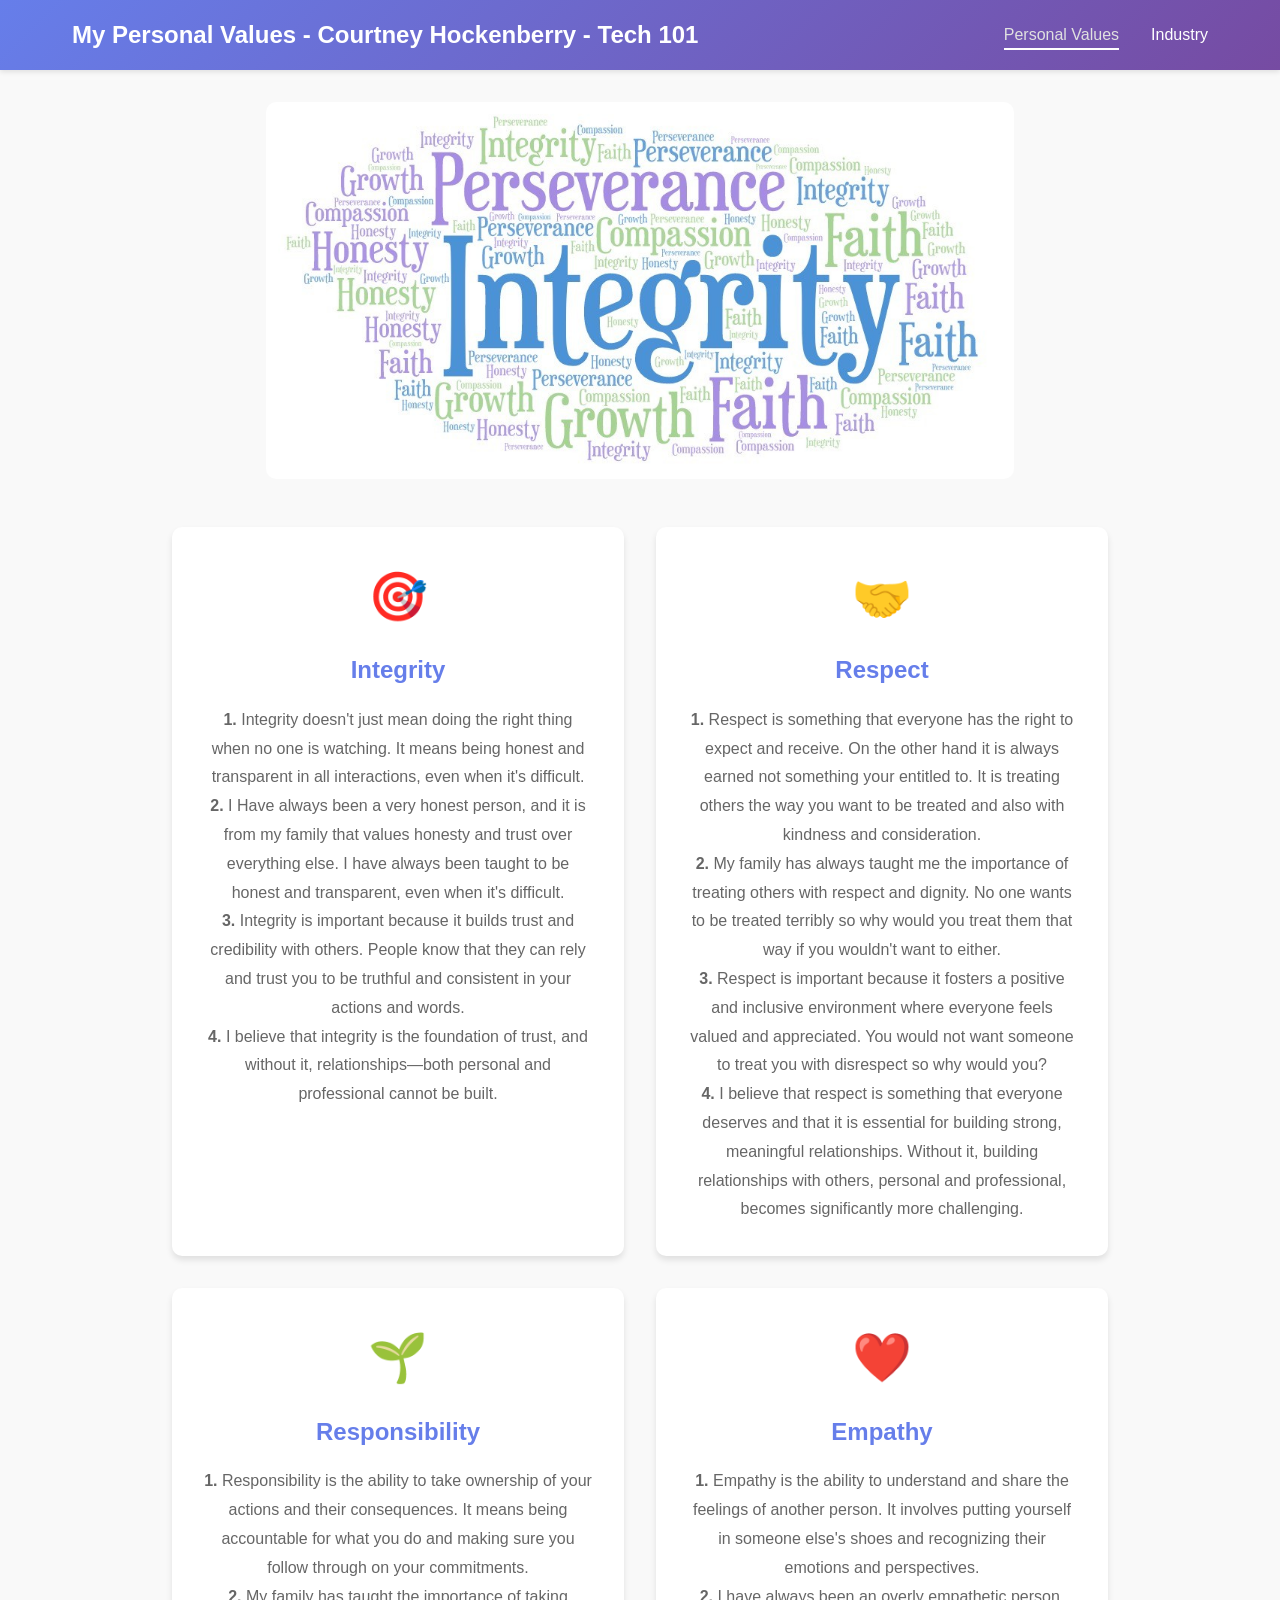
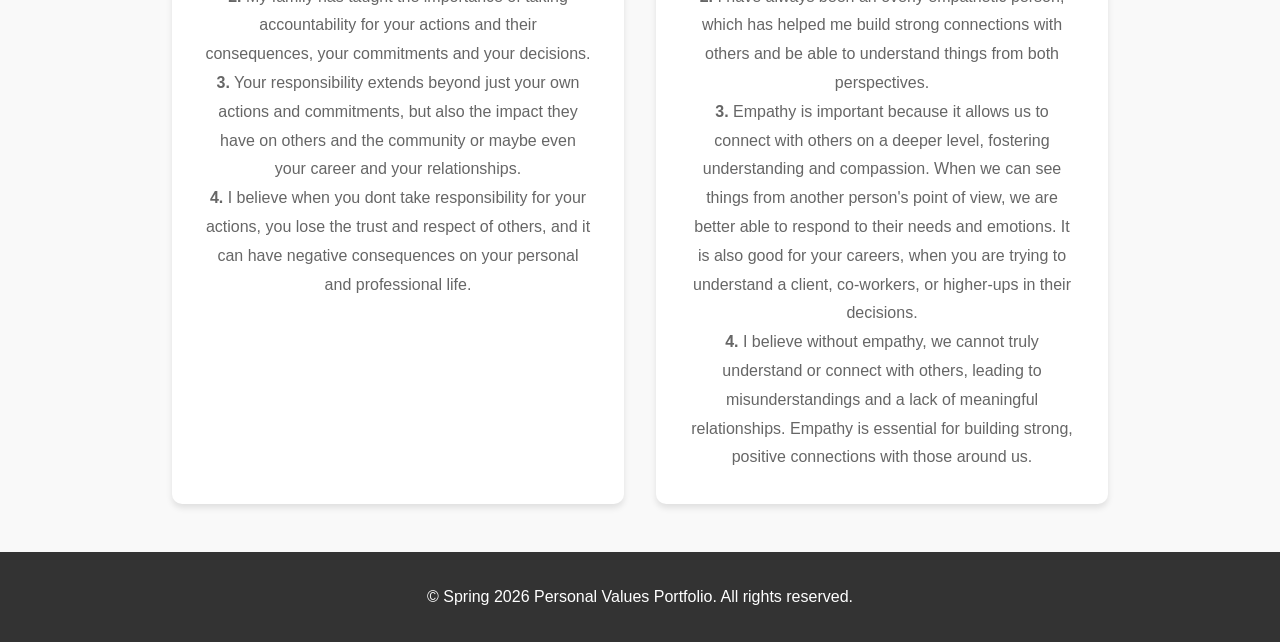
==== index.html @ add1aa6a "Add files via upload" ====
<!DOCTYPE html>
<html lang="en">
<head>
    <meta charset="UTF-8">
    <meta name="viewport" content="width=device-width, initial-scale=1.0">
    <title>My Personal Values</title>
    <link rel="stylesheet" href="styles.css">
</head>
<body>
    <nav class="navbar">
        <div class="nav-container">
            <a href="index.html" class="nav-logo">My Personal Values - Courtney Hockenberry - Tech 101</a>
            <ul class="nav-menu">
                <li class="nav-item">
                    <a href="index.html" class="nav-link active">Personal Values</a>
                </li>
                <li class="nav-item">
                    <a href="industry.html" class="nav-link">Industry</a>
                </li>
            </ul>
        </div>
    </nav>

    <main class="container">
        <section class="hero">
            <img src="images/pvalues.jpg" alt="Personal Values" class="hero-image">
        </section>

        <section class="values-grid">
            <div class="value-card">
                <div class="value-icon">🎯</div>
                <h2>Integrity</h2>
                <b><p>1.</b> Integrity doesn't just mean doing the right thing when no one is watching. It means being honest and transparent in all interactions, even when it's difficult. </p>
                <b><p>2.</b> I Have always been a very honest person, and it is from my family that values honesty and trust over everything else. I have always been taught to be honest and transparent, even when it's difficult.</p>
                <b><p>3.</b> Integrity is important because it builds trust and credibility with others. People know that they can rely and trust you to be truthful and consistent in your actions and words.</p>
                <b><p>4.</b> I believe that integrity is the foundation of trust, and without it, relationships—both personal and professional cannot be built.</p>
            </div>

            <div class="value-card">
                <div class="value-icon">🤝</div>
                <h2>Respect</h2>
                <b><p>1.</b> Respect is something that everyone has the right to expect and receive. On the other hand it is always earned not something your entitled to. It is treating others the way you want to be treated and also with kindness and consideration.</p>
                <b><p>2.</b> My family has always taught me the importance of treating others with respect and dignity. No one wants to be treated terribly so why would you treat them that way if you wouldn't want to either.</p>
                <b><p>3.</b> Respect is important because it fosters a positive and inclusive environment where everyone feels valued and appreciated. You would not want someone to treat you with disrespect so why would you? </p>
                <b><p>4.</b> I believe that respect is something that everyone deserves and that it is essential for building strong, meaningful relationships. Without it, building relationships with others, personal and professional, becomes significantly more challenging.</p>
            </div>

            <div class="value-card">
                <div class="value-icon">🌱</div>
                <h2>Responsibility</h2>
                <b><p>1.</b> Responsibility is the ability to take ownership of your actions and their consequences. It means being accountable for what you do and making sure you follow through on your commitments.</p>
                <b><p>2.</b> My family has taught the importance of taking accountability for your actions and their consequences, your commitments and your decisions.</p>
                <b><p>3.</b> Your responsibility extends beyond just your own actions and commitments, but also the impact they have on others and the community or maybe even your career and your relationships.</p>
                <b><p>4.</b> I believe when you dont take responsibility for your actions, you lose the trust and respect of others, and it can have negative consequences on your personal and professional life.</p>
            </div>

            <div class="value-card">
                <div class="value-icon">❤️</div>
                <h2>Empathy</h2>
                <b><p>1.</b> Empathy is the ability to understand and share the feelings of another person. It involves putting yourself in someone else's shoes and recognizing their emotions and perspectives.</p>
                <b><p>2.</b> I have always been an overly empathetic person, which has helped me build strong connections with others and be able to understand things from both perspectives.</p>
                <b><p>3.</b> Empathy is important because it allows us to connect with others on a deeper level, fostering understanding and compassion. When we can see things from another person's point of view, 
                    we are better able to respond to their needs and emotions. It is also good for your careers, when you are trying to understand a client, co-workers, or higher-ups in their decisions.</p>
                <b><p>4.</b> I believe without empathy, we cannot truly understand or connect with others, leading to misunderstandings and a lack of meaningful relationships. Empathy is essential for building strong, positive connections with those around us.</p>
            </div>
        </section>

    </main>

    <footer class="footer">
        <p>&copy; Spring 2026 Personal Values Portfolio. All rights reserved.</p>
    </footer>
</body>
</html>
---- styles.css ----
* {
    margin: 0;
    padding: 0;
    box-sizing: border-box;
}

body {
    font-family: 'Segoe UI', Tahoma, Geneva, Verdana, sans-serif;
    line-height: 1.6;
    color: #333;
    background-color: #f9f9f9;
}

/* Navigation Bar */
.navbar {
    background: linear-gradient(135deg, #667eea 0%, #764ba2 100%);
    padding: 0;
    position: sticky;
    top: 0;
    box-shadow: 0 2px 5px rgba(0, 0, 0, 0.1);
    z-index: 1000;
}

.nav-container {
    max-width: 1200px;
    margin: 0 auto;
    display: flex;
    justify-content: space-between;
    align-items: center;
    padding: 1rem 2rem;
}

.nav-logo {
    font-size: 1.5rem;
    font-weight: bold;
    color: white;
    text-decoration: none;
    transition: color 0.3s ease;
}

.nav-logo:hover {
    color: #e0e0e0;
}

.nav-menu {
    display: flex;
    list-style: none;
    gap: 2rem;
}

.nav-item {
    position: relative;
}

.nav-link {
    color: white;
    text-decoration: none;
    font-weight: 500;
    transition: color 0.3s ease;
    padding-bottom: 5px;
    border-bottom: 2px solid transparent;
}

.nav-link:hover,
.nav-link.active {
    color: #e0e0e0;
    border-bottom-color: white;
}

/* Container */
.container {
    max-width: 1000px;
    margin: 0 auto;
    padding: 0 2rem;
    min-height: calc(100vh - 200px);
}

/* Hero Section */
.hero {
    text-align: center;
    padding: 0;
    border-radius: 10px;
    margin: 2rem 0;
    overflow: hidden;
}

.hero-image {
    width: 80%;
    height: auto;
    display: block;
    border-radius: 10px;
    margin: 0 auto;
}

.hero h1 {
    font-size: 3rem;
    color: #667eea;
    margin-bottom: 1rem;
    font-weight: 700;
}

.subtitle {
    font-size: 1.3rem;
    color: #666;
    margin-bottom: 1rem;
}

/* Values Grid */
.values-grid {
    display: grid;
    grid-template-columns: repeat(auto-fit, minmax(300px, 1fr));
    gap: 2rem;
    margin: 3rem 0;
}

.value-card {
    background: white;
    padding: 2rem;
    border-radius: 10px;
    box-shadow: 0 4px 6px rgba(0, 0, 0, 0.1);
    transition: transform 0.3s ease, box-shadow 0.3s ease;
    text-align: center;
}

.value-card:hover {
    transform: translateY(-10px);
    box-shadow: 0 8px 15px rgba(102, 126, 234, 0.2);
}

.value-icon {
    font-size: 3rem;
    margin-bottom: 1rem;
    display: block;
}

.value-card h2 {
    color: #667eea;
    margin-bottom: 1rem;
    font-size: 1.5rem;
}

.value-card p {
    color: #666;
    line-height: 1.8;
}

/* Industry Overview */
.industry-overview {
    background: white;
    padding: 2rem;
    border-radius: 10px;
    margin: 2rem 0;
    box-shadow: 0 2px 4px rgba(0, 0, 0, 0.05);
}

.industry-overview h2 {
    color: #667eea;
    margin-bottom: 1rem;
    font-size: 2rem;
}

.industry-overview p {
    color: #666;
    line-height: 1.8;
    font-size: 1.05rem;
}

/* Best Practices Cards */
.best-practices {
    display: grid;
    grid-template-columns: repeat(auto-fit, minmax(350px, 1fr));
    gap: 2rem;
    margin: 3rem 0;
}

.practice-card {
    background: white;
    padding: 2rem;
    border-radius: 10px;
    box-shadow: 0 4px 6px rgba(0, 0, 0, 0.1);
    transition: transform 0.3s ease, box-shadow 0.3s ease;
    border-left: 4px solid #667eea;
}

.practice-card:hover {
    transform: translateY(-5px);
    box-shadow: 0 8px 15px rgba(102, 126, 234, 0.2);
}

.practice-card h3 {
    color: #667eea;
    margin-bottom: 1.5rem;
    font-size: 1.3rem;
}

.practice-card ul {
    list-style: none;
    padding: 0;
}

.practice-card li {
    margin-bottom: 1rem;
    color: #555;
    line-height: 1.6;
    padding-left: 1.5rem;
    position: relative;
}

.practice-card li:before {
    content: "✓";
    position: absolute;
    left: 0;
    color: #764ba2;
    font-weight: bold;
}

.practice-card strong {
    color: #333;
}

/* Values Details Section */
.values-details {
    background: white;
    padding: 2rem;
    border-radius: 10px;
    box-shadow: 0 2px 4px rgba(0, 0, 0, 0.05);
    margin: 2rem 0;
}

.values-details h2 {
    color: #667eea;
    margin-bottom: 1.5rem;
    font-size: 1.8rem;
}

.values-details p {
    color: #666;
    line-height: 1.8;
    margin-bottom: 1rem;
    font-size: 1rem;
}

/* Conclusion Section */
.conclusion {
    background: linear-gradient(135deg, #667eea15 0%, #764ba215 100%);
    padding: 2.5rem;
    border-radius: 10px;
    margin: 3rem 0;
    border-left: 4px solid #667eea;
}

.conclusion h2 {
    color: #667eea;
    margin-bottom: 1.5rem;
    font-size: 1.8rem;
}

.conclusion p {
    color: #555;
    line-height: 1.8;
    margin-bottom: 1rem;
    font-size: 1rem;
}

.conclusion strong {
    color: #764ba2;
}

/* Footer */
.footer {
    background: #333;
    color: white;
    text-align: center;
    padding: 2rem;
    margin-top: 3rem;
}

.footer p {
    margin: 0;
}

/* Responsive Design */
@media (max-width: 768px) {
    .nav-container {
        flex-direction: column;
        gap: 1rem;
        padding: 1rem;
    }

    .nav-menu {
        flex-direction: column;
        gap: 0.5rem;
        width: 100%;
    }

    .hero h1 {
        font-size: 2rem;
    }

    .subtitle {
        font-size: 1rem;
    }

    .values-grid,
    .best-practices {
        grid-template-columns: 1fr;
    }

    .container {
        padding: 0 1rem;
    }
}

@media (max-width: 480px) {
    .hero h1 {
        font-size: 1.5rem;
    }

    .value-card h2,
    .practice-card h3 {
        font-size: 1.2rem;
    }

    .nav-logo {
        font-size: 1.2rem;
    }
}
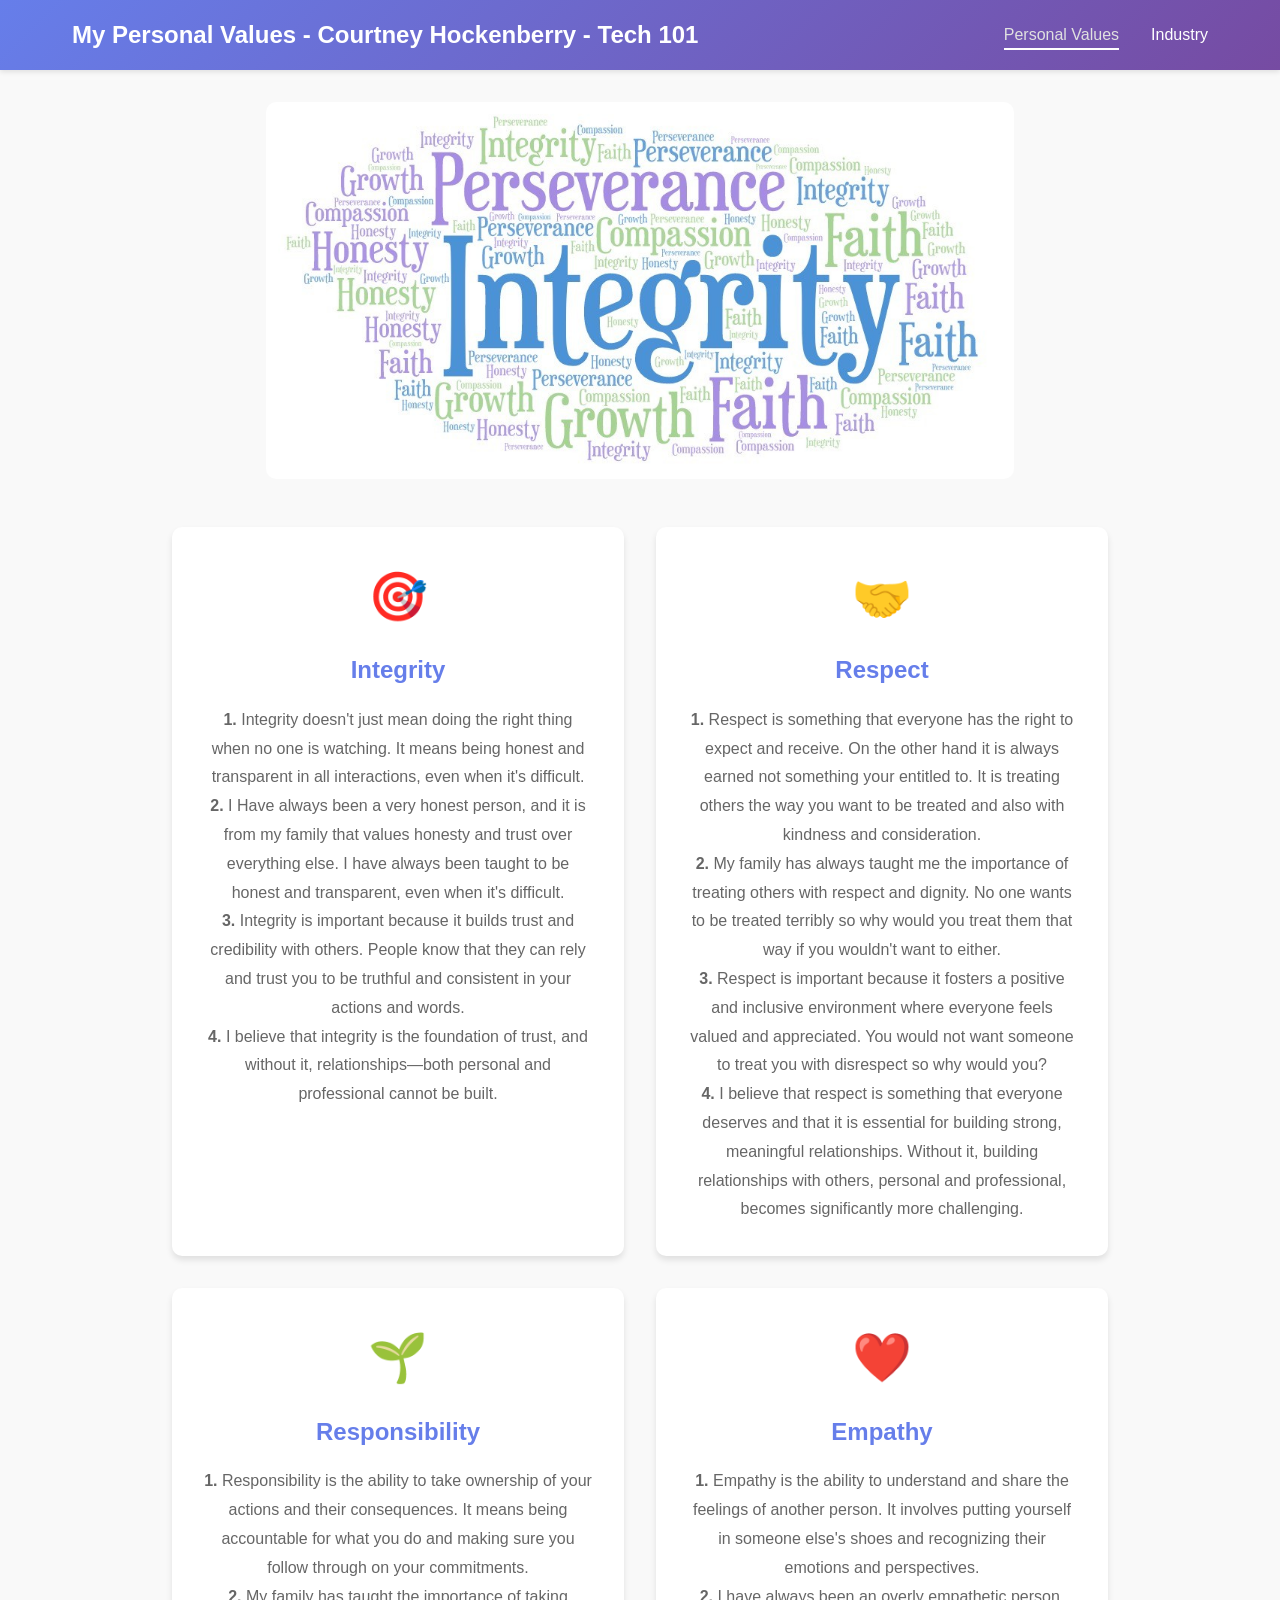
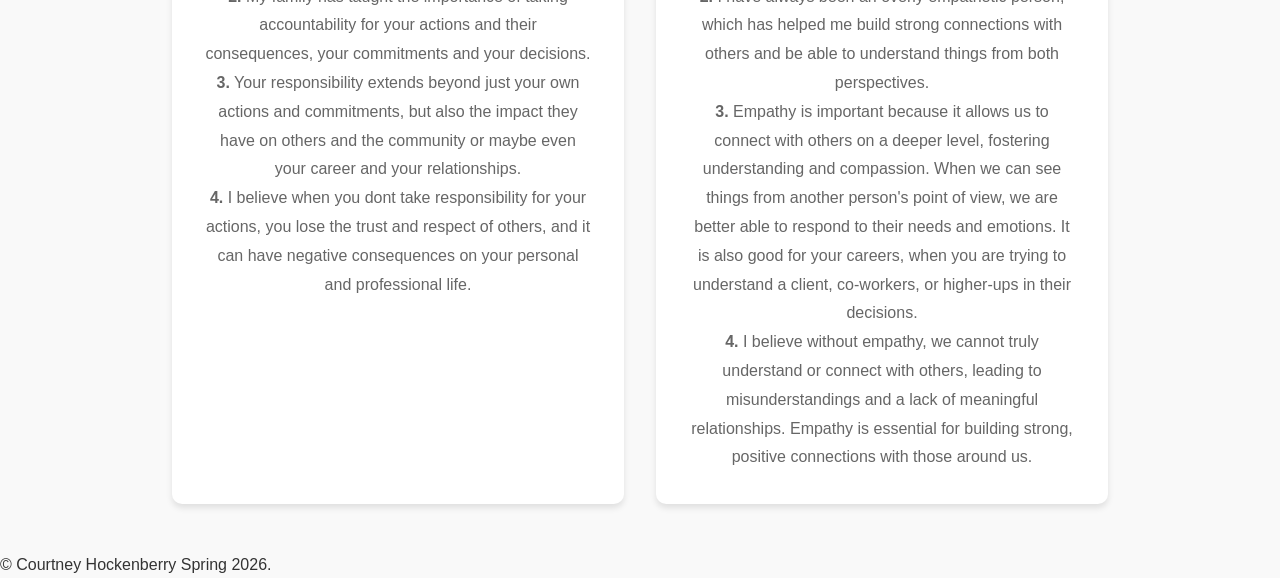
==== commit f470a04a: "Update industry page practice cards and footer centering" ====
--- a/index.html
+++ b/index.html
@@ -68,7 +68,7 @@
     </main>
 
     <footer class="footer">
-        <p>&copy; Spring 2026 Personal Values Portfolio. All rights reserved.</p>
+        <p>&copy; Courtney Hockenberry Spring 2026.</p>
     </footer>
 </body>
 </html>
--- a/styles.css
+++ b/styles.css
@@ -194,25 +194,21 @@
 }
 
 .practice-card ul {
-    list-style: none;
-    padding: 0;
+    list-style: disc inside;
+    padding-left: 1rem;
 }
 
 .practice-card li {
     margin-bottom: 1rem;
     color: #555;
     line-height: 1.6;
-    padding-left: 1.5rem;
+    padding-left: 0;
     position: relative;
 }
 
 .practice-card li:before {
-    content: "✓";
-    position: absolute;
-    left: 0;
-    color: #764ba2;
-    font-weight: bold;
-}
+    content: "";
+    position: static;
 
 .practice-card strong {
     color: #333;
@@ -273,6 +269,9 @@
     text-align: center;
     padding: 2rem;
     margin-top: 3rem;
+    display: flex;
+    justify-content: center;
+    align-items: center;
 }
 
 .footer p {
@@ -324,4 +323,4 @@
     .nav-logo {
         font-size: 1.2rem;
     }
-}
+}
